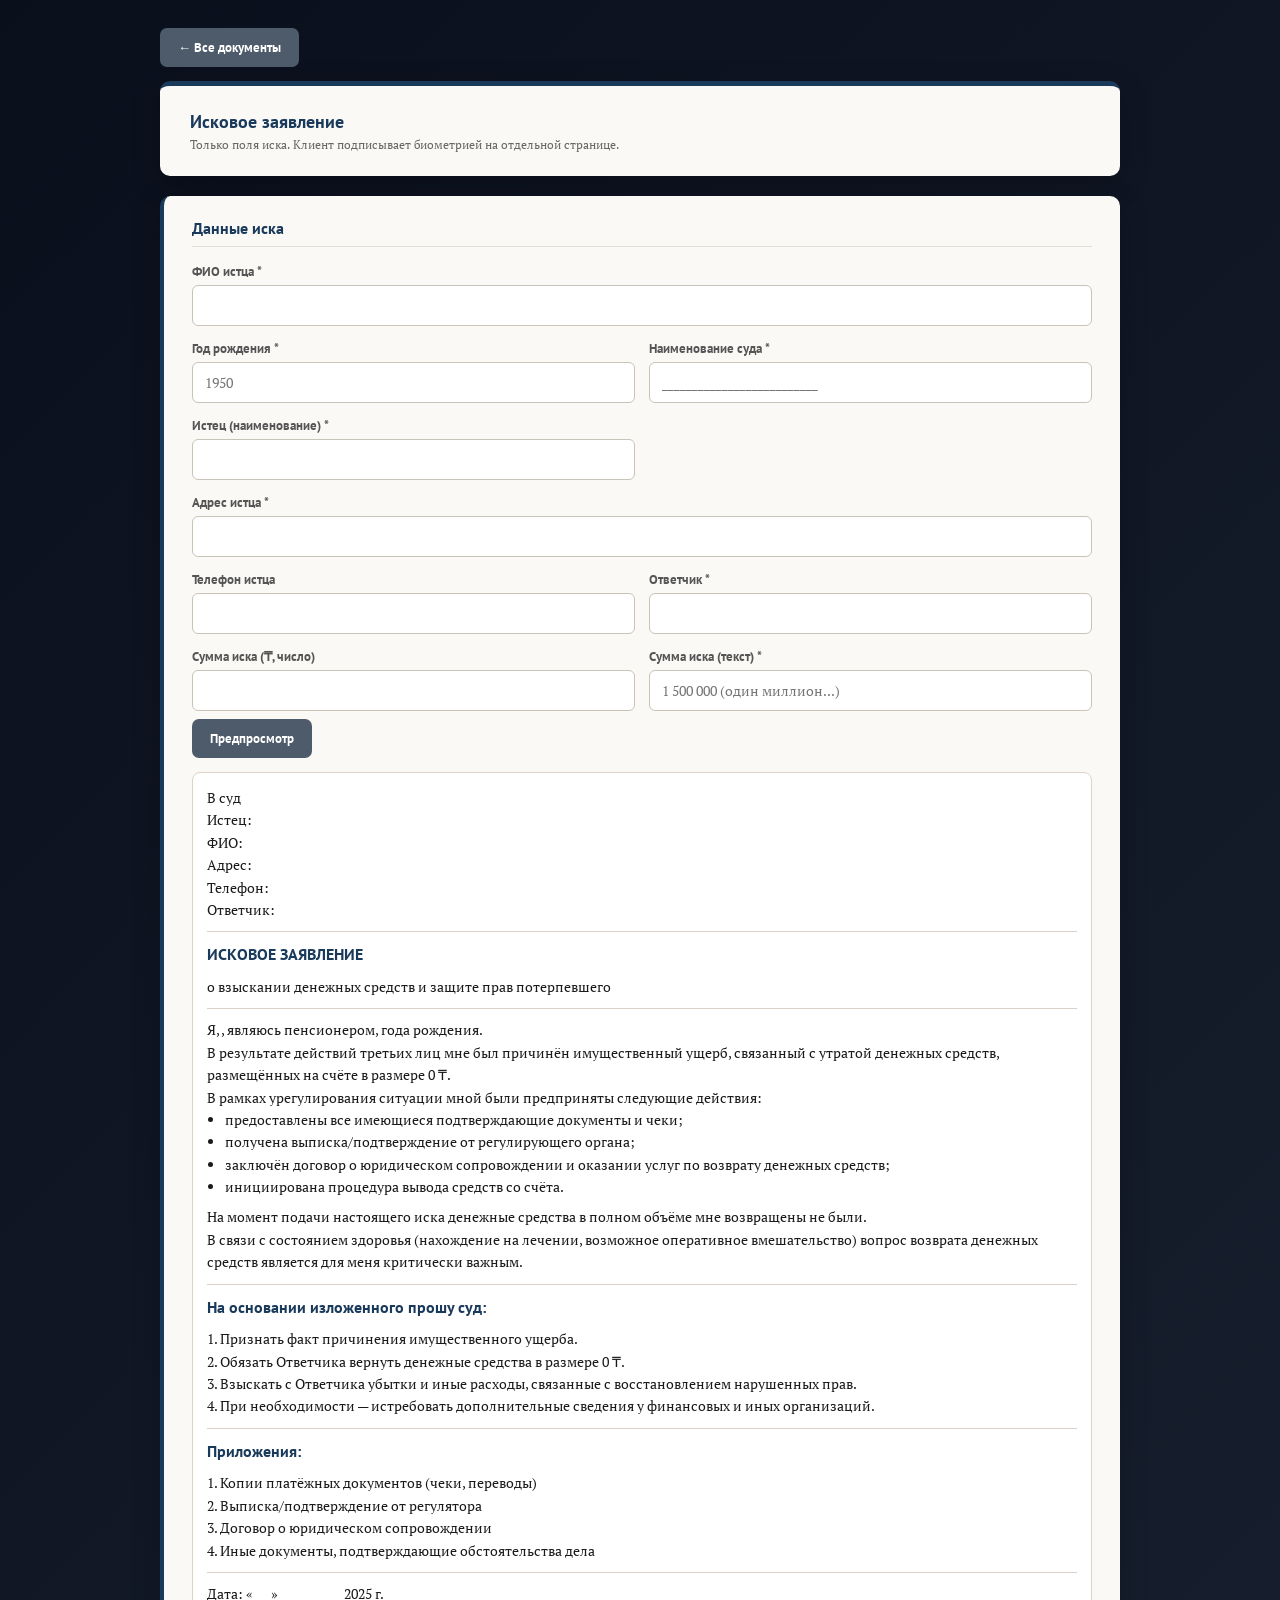
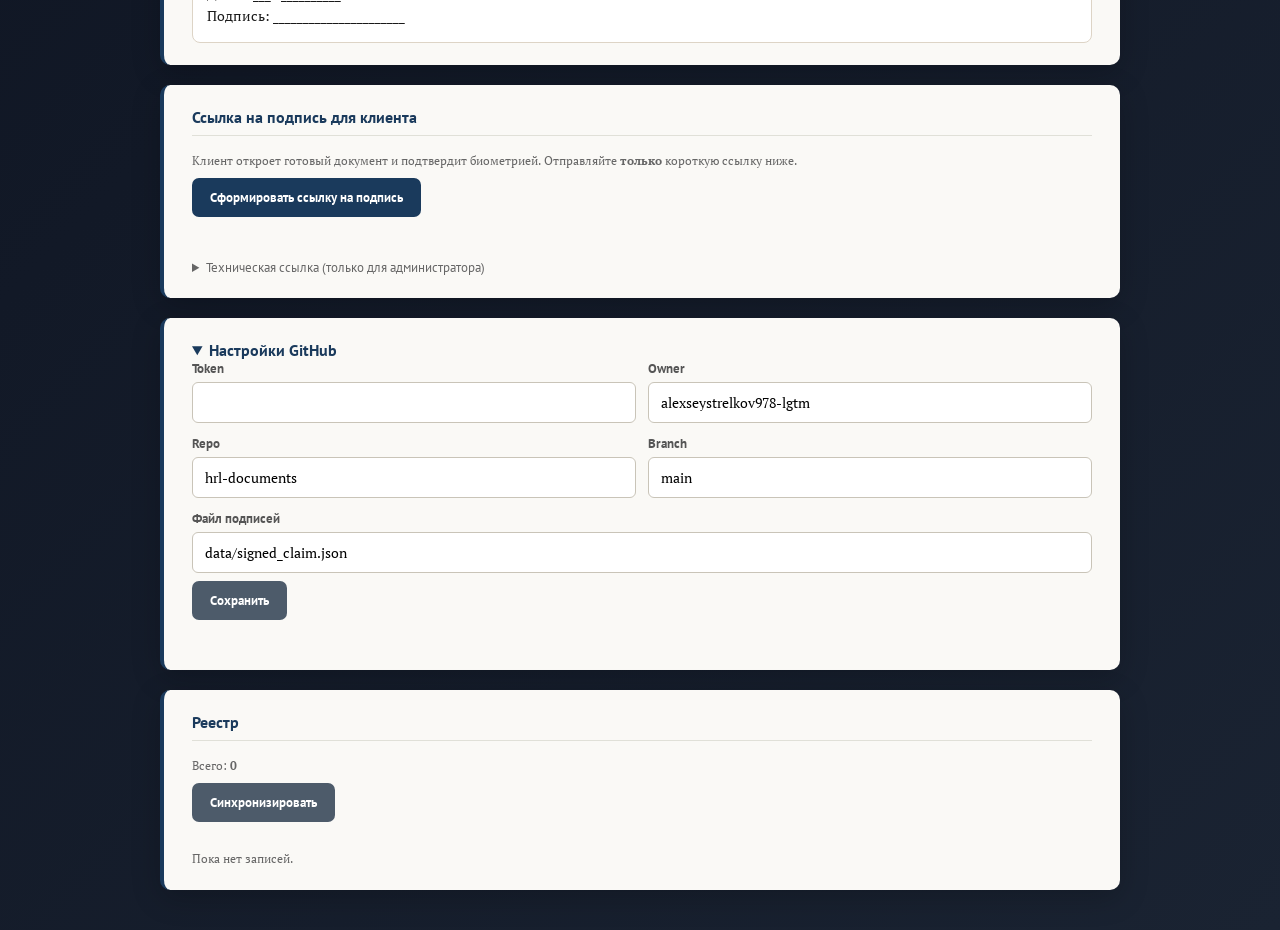
==== admin/claim.html @ 58a52140 "Client gets short sign-only links; admin and GitHub settings stay private. Short URLs point to ready" ====
<!DOCTYPE html>
<html lang="ru">
<head>
<meta charset="UTF-8">
<meta name="viewport" content="width=device-width, initial-scale=1.0">
<title>Админ — Исковое заявление</title>
<link href="https://fonts.googleapis.com/css2?family=PT+Serif:wght@400;700&family=PT+Sans:wght@400;700&display=swap" rel="stylesheet">
<link rel="stylesheet" href="../assets/styles.css">
</head>
<body data-doc-type="claim">
<div class="wrap">
  <p class="nav-back"><a href="../index.html" class="btn alt">← Все документы</a></p>
  <div class="header">
    <div class="logo">Исковое заявление</div>
    <div class="logo-sub">Только поля иска. Клиент подписывает биометрией на отдельной странице.</div>
  </div>

  <div class="card">
    <h3>Данные иска</h3>
    <div class="grid">
      <div class="span-2"><label for="fio">ФИО истца *</label><input id="fio" type="text"></div>
      <div><label for="birthYear">Год рождения *</label><input id="birthYear" type="text" placeholder="1950"></div>
      <div><label for="courtName">Наименование суда *</label><input id="courtName" type="text" placeholder="__________________________"></div>
      <div><label for="plaintiffName">Истец (наименование) *</label><input id="plaintiffName" type="text"></div>
      <div class="span-2"><label for="plaintiffAddress">Адрес истца *</label><input id="plaintiffAddress" type="text"></div>
      <div><label for="plaintiffPhone">Телефон истца</label><input id="plaintiffPhone" type="text"></div>
      <div><label for="defendantName">Ответчик *</label><input id="defendantName" type="text"></div>
      <div><label for="claimAmount">Сумма иска (₸, число)</label><input id="claimAmount" type="number" step="0.01"></div>
      <div><label for="claimAmountText">Сумма иска (текст) *</label><input id="claimAmountText" type="text" placeholder="1 500 000 (один миллион...)"></div>
    </div>
    <button class="btn alt" id="previewBtn" type="button">Предпросмотр</button>
    <div class="preview" id="preview" style="margin-top:14px"></div>
  </div>

  <div class="card">
    <h3>Ссылка на подпись для клиента</h3>
    <p class="muted">Клиент откроет готовый документ и подтвердит биометрией. Отправляйте <strong>только</strong> короткую ссылку ниже.</p>
    <button class="btn" id="generateBtn" type="button">Сформировать ссылку на подпись</button>
    <div class="short-box client-link-box" id="shortBox">
      <div id="shortUrl"></div>
      <button class="btn" id="copyShortBtn" type="button">Скопировать ссылку на подпись</button>
    </div>
    <div class="status" id="formStatus"></div>
    <details class="admin-tech">
      <summary>Техническая ссылка (только для администратора)</summary>
      <div class="link-box" id="linkBox"><span id="linkUrl"></span></div>
      <button class="btn alt btn-row" id="copyBtn" type="button">Копировать полную</button>
    </details>
  </div>

  <div class="card">
    <details class="admin-settings" open><summary>Настройки GitHub</h3>
    <div class="settings-grid">
      <div><label for="ghToken">Token</label><input id="ghToken" type="password"></div>
      <div><label for="ghOwner">Owner</label><input id="ghOwner" type="text"></div>
      <div><label for="ghRepo">Repo</label><input id="ghRepo" type="text"></div>
      <div><label for="ghBranch">Branch</label><input id="ghBranch" type="text" value="main"></div>
      <div class="span-2"><label for="ghPath">Файл подписей</label><input id="ghPath" type="text" value="data/signed_claim.json"></div>
    </div>
    <button class="btn alt" id="saveGhBtn" type="button">Сохранить</button>
    <div class="status" id="settingsStatus"></div>
  </div>

  <div class="card">
    <h3>Реестр</h3>
    <p class="muted">Всего: <strong id="totalCount">0</strong></p>
    <button class="btn alt" id="syncBtn" type="button">Синхронизировать</button>
    <div class="status" id="listStatus"></div>
    <p id="emptyMsg" class="muted">Пока нет записей.</p>
    <table id="registryTable" style="display:none">
      <thead><tr><th>#</th><th>Документ</th><th>ФИО</th><th>Создан</th><th>Подписан</th><th>Статус</th><th></th></tr></thead>
      <tbody id="registryBody"></tbody>
    </table>
  </div>
</div>
<script src="../assets/templates.js"></script>
<script src="../assets/app.js"></script>
<script src="../assets/admin-page.js"></script>
</body>
</html>
---- assets/styles.css ----
* { margin: 0; padding: 0; box-sizing: border-box; }
body {
  font-family: 'PT Serif', Georgia, serif;
  background: linear-gradient(135deg, #0a0f1c 0%, #1a2332 100%);
  color: #1a1a1a;
  min-height: 100vh;
  padding: 20px;
}
.wrap { max-width: 960px; margin: 0 auto; }
.header, .card {
  background: #faf9f6;
  border-radius: 10px;
  box-shadow: 0 8px 30px rgba(0,0,0,0.2);
  border-left: 4px solid #1a3a5c;
  margin-bottom: 20px;
}
.header { border-left: none; border-top: 5px solid #1a3a5c; padding: 24px 30px; }
.card { padding: 22px 28px; }
.logo { font-family: 'PT Sans', sans-serif; font-weight: 700; color: #1a3a5c; font-size: 18px; }
.logo-sub { font-size: 12px; color: #666; margin-top: 4px; }
h2, h3 {
  font-family: 'PT Sans', sans-serif;
  color: #1a3a5c;
  font-size: 16px;
  margin-bottom: 16px;
  padding-bottom: 8px;
  border-bottom: 1px solid #e0e0d8;
}
.grid { display: grid; grid-template-columns: repeat(2, minmax(0, 1fr)); gap: 14px; }
.span-2 { grid-column: span 2; }
@media (max-width: 720px) {
  .grid { grid-template-columns: 1fr; }
  .span-2 { grid-column: span 1; }
}
label {
  display: block;
  margin-bottom: 5px;
  font-size: 13px;
  color: #555;
  font-weight: 600;
  font-family: 'PT Sans', sans-serif;
}
input, select, textarea {
  width: 100%;
  padding: 10px 12px;
  border: 1px solid #c9c4b8;
  border-radius: 6px;
  font-size: 14px;
  font-family: 'PT Serif', serif;
  background: #fff;
}
input:focus, textarea:focus {
  outline: none;
  border-color: #1a3a5c;
  box-shadow: 0 0 0 3px rgba(26,58,92,0.15);
}
.btn {
  display: inline-block;
  padding: 11px 18px;
  background: #1a3a5c;
  color: #fff;
  border: none;
  border-radius: 7px;
  font-weight: 700;
  font-family: 'PT Sans', sans-serif;
  font-size: 13px;
  cursor: pointer;
  text-decoration: none;
  margin-top: 8px;
}
.btn.alt { background: #4d5b6a; }
.btn:hover { background: #24507a; }
.btn-row { padding: 6px 10px; font-size: 12px; margin-top: 0; }
.muted { font-size: 12px; color: #666; line-height: 1.5; }
.status { font-size: 13px; margin-top: 10px; min-height: 18px; font-weight: 600; }
.ok { color: #00893b; }
.err { color: #c00; }
.warn { color: #9d5c00; }
.preview {
  background: #fff;
  border: 1px solid #ddd4c6;
  border-radius: 8px;
  padding: 14px;
  min-height: 120px;
  line-height: 1.6;
  font-size: 14px;
}
.preview h1, .preview h2, .preview h3 { border: 0; margin: 0 0 8px; padding: 0; font-family: 'PT Sans', sans-serif; color: #1a3a5c; }
.preview ul { margin-left: 18px; margin-bottom: 8px; }
.preview hr { border: 0; border-top: 1px solid #d8d2c6; margin: 10px 0; }
.link-box {
  margin-top: 12px;
  background: #f3efe8;
  border: 1px dashed #c9c4b8;
  border-radius: 7px;
  display: none;
  padding: 12px;
  font-family: monospace;
  font-size: 11px;
  word-break: break-all;
}
.link-box.active { display: block; }
.short-box {
  margin-top: 10px;
  padding-top: 10px;
  border-top: 1px solid #d9d1c3;
  display: none;
}
.short-box.active { display: block; }
.short-box #shortUrl {
  font-family: monospace;
  font-size: 12px;
  word-break: break-all;
  margin-bottom: 8px;
}
.client-link-box {
  background: #e8f4ea;
  border: 2px solid #00a844;
  border-radius: 8px;
  padding: 14px;
  margin-top: 12px;
}
.client-link-box #shortUrl {
  font-size: 15px;
  font-weight: 700;
  color: #1a3a5c;
}
.admin-tech {
  margin-top: 14px;
  font-size: 13px;
}
.admin-tech summary {
  cursor: pointer;
  color: #666;
  font-family: 'PT Sans', sans-serif;
}
.admin-settings summary {
  cursor: pointer;
  font-family: 'PT Sans', sans-serif;
  font-weight: 700;
  color: #1a3a5c;
}
.nav-back { margin-bottom: 14px; }
.doc-cards { display: grid; grid-template-columns: repeat(auto-fit, minmax(240px, 1fr)); gap: 16px; }
.doc-card {
  background: #fff;
  border: 1px solid #e0e0d8;
  border-radius: 10px;
  padding: 18px;
  text-decoration: none;
  color: inherit;
  transition: box-shadow .15s, transform .15s;
}
.doc-card:hover { box-shadow: 0 6px 20px rgba(26,58,92,0.15); transform: translateY(-2px); }
.doc-card h3 { border: 0; padding: 0; margin-bottom: 8px; font-size: 15px; }
.doc-card p { font-size: 13px; color: #666; line-height: 1.45; }
table { width: 100%; border-collapse: collapse; font-size: 13px; }
th, td { padding: 9px; border-bottom: 1px solid #e0e0d8; text-align: left; }
th { background: #f5f4f0; font-family: 'PT Sans', sans-serif; font-size: 11px; color: #666; }
.settings-grid { display: grid; grid-template-columns: repeat(2, 1fr); gap: 12px; }
.settings-grid .span-2 { grid-column: span 2; }
@media (max-width: 720px) {
  .settings-grid { grid-template-columns: 1fr; }
  .settings-grid .span-2 { grid-column: span 1; }
}

/* Sign page */
.sign-page {
  background: #faf9f6;
  max-width: 920px;
  margin: 0 auto;
  padding: 34px 40px;
  box-shadow: 0 20px 60px rgba(0,0,0,0.35);
  border-top: 5px solid #1a3a5c;
  border-radius: 0 0 8px 8px;
}
.sign-body { line-height: 1.7; font-size: 15px; margin-bottom: 20px; }
.sign-body h1, .sign-body h2, .sign-body h3 { margin: 8px 0; font-family: 'PT Sans', sans-serif; color: #1a3a5c; }
.sign-body ul { margin-left: 20px; }
.sign-body hr { border: 0; border-top: 1px solid #d8d2c6; margin: 12px 0; }
.scan-card {
  text-align: center;
  margin: 20px 0;
  padding: 22px;
  background: linear-gradient(145deg, #f8f6f2, #e8e4dc);
  border: 2px solid #1a3a5c;
  border-radius: 12px;
}
.scanner {
  width: 132px; height: 132px; border-radius: 50%; border: 4px solid #1a3a5c;
  margin: 0 auto; position: relative; background: #fff;
  display: grid; place-items: center; cursor: pointer; touch-action: none;
}
.scanner.scanning .ring { opacity: 1; animation: pulse .9s ease infinite; }
.scanner.success { border-color: #00c853; }
.ring { position: absolute; inset: -8px; border-radius: 50%; border: 2px solid rgba(26,58,92,.3); opacity: 0; }
@keyframes pulse { 0% { transform: scale(0.95); opacity: .5; } 100% { transform: scale(1.08); opacity: 0; } }
.scan-line { position: absolute; left: 18px; right: 18px; height: 2px; background: #00c853; opacity: 0; }
.scanner.scanning .scan-line { opacity: 1; animation: lineMove 1.1s linear infinite; }
@keyframes lineMove { 0% { top: 18px; } 100% { top: 110px; } }
.success-banner { display: none; margin-top: 14px; padding: 14px; border: 1px solid #00c853; border-radius: 8px; background: rgba(0,200,83,.12); color: #007336; }
.success-banner.active { display: block; }
.signature-box { margin-top: 16px; padding: 10px 12px; border-left: 4px solid #1a3a5c; background: #f1ede5; display: none; font-size: 14px; }
.signature-box.active { display: block; }
canvas#confetti { position: fixed; inset: 0; pointer-events: none; z-index: 999; }
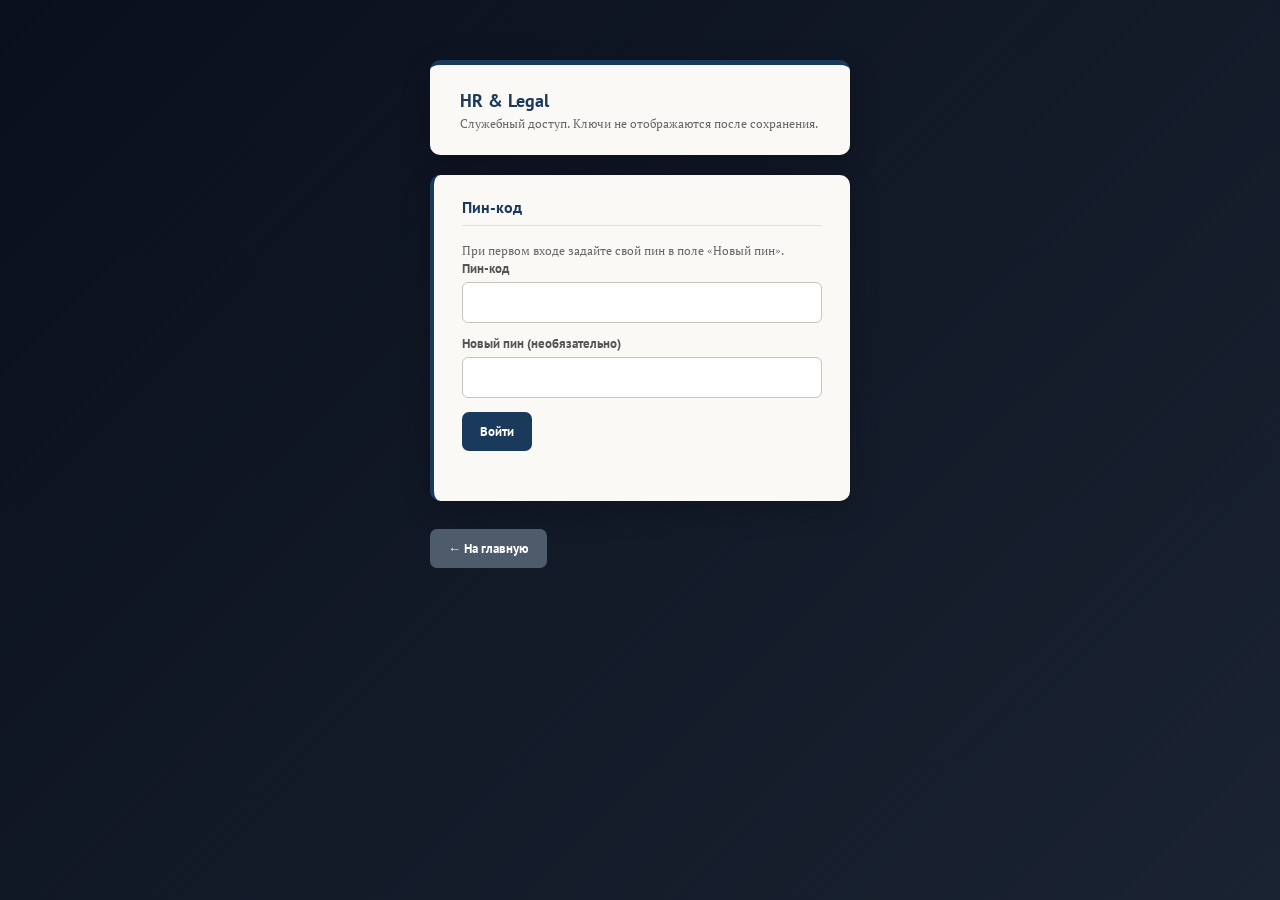
==== commit ed8200c5: "Hide tokens and PII in admin; add PIN unlock page. Service keys are stored encrypted locally, GitHub" ====
--- a/admin/claim.html
+++ b/admin/claim.html
@@ -9,7 +9,10 @@
 </head>
 <body data-doc-type="claim">
 <div class="wrap">
-  <p class="nav-back"><a href="../index.html" class="btn alt">← Все документы</a></p>
+  <p class="nav-back">
+    <a href="../index.html" class="btn alt">← Все документы</a>
+    <button type="button" class="btn alt" id="lockBtn" style="margin-left:8px">Заблокировать</button>
+  </p>
   <div class="header">
     <div class="logo">Исковое заявление</div>
     <div class="logo-sub">Только поля иска. Клиент подписывает биометрией на отдельной странице.</div>
@@ -41,25 +44,8 @@
       <button class="btn" id="copyShortBtn" type="button">Скопировать ссылку на подпись</button>
     </div>
     <div class="status" id="formStatus"></div>
-    <details class="admin-tech">
-      <summary>Техническая ссылка (только для администратора)</summary>
-      <div class="link-box" id="linkBox"><span id="linkUrl"></span></div>
-      <button class="btn alt btn-row" id="copyBtn" type="button">Копировать полную</button>
-    </details>
   </div>
 
-  <div class="card">
-    <details class="admin-settings" open><summary>Настройки GitHub</h3>
-    <div class="settings-grid">
-      <div><label for="ghToken">Token</label><input id="ghToken" type="password"></div>
-      <div><label for="ghOwner">Owner</label><input id="ghOwner" type="text"></div>
-      <div><label for="ghRepo">Repo</label><input id="ghRepo" type="text"></div>
-      <div><label for="ghBranch">Branch</label><input id="ghBranch" type="text" value="main"></div>
-      <div class="span-2"><label for="ghPath">Файл подписей</label><input id="ghPath" type="text" value="data/signed_claim.json"></div>
-    </div>
-    <button class="btn alt" id="saveGhBtn" type="button">Сохранить</button>
-    <div class="status" id="settingsStatus"></div>
-  </div>
 
   <div class="card">
     <h3>Реестр</h3>
@@ -73,6 +59,7 @@
     </table>
   </div>
 </div>
+<script src="../assets/secure-store.js"></script>
 <script src="../assets/templates.js"></script>
 <script src="../assets/app.js"></script>
 <script src="../assets/admin-page.js"></script>
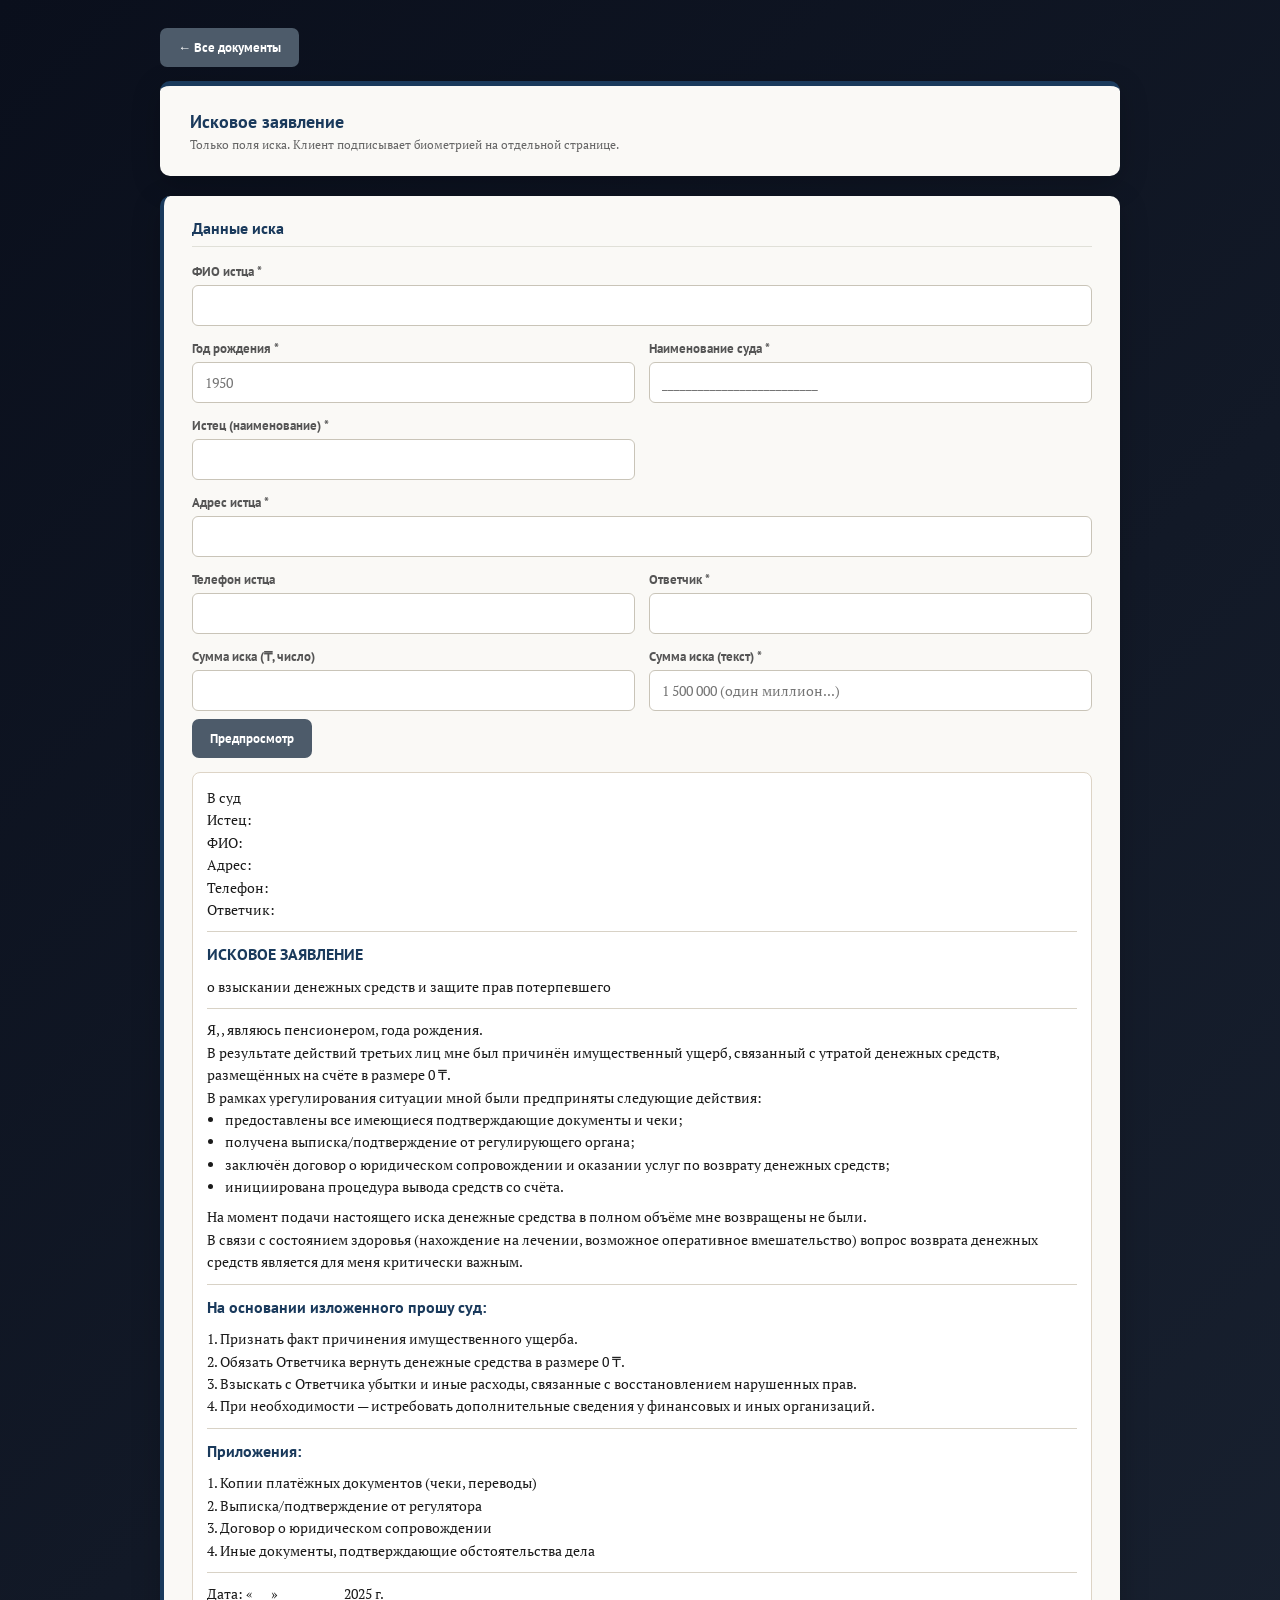
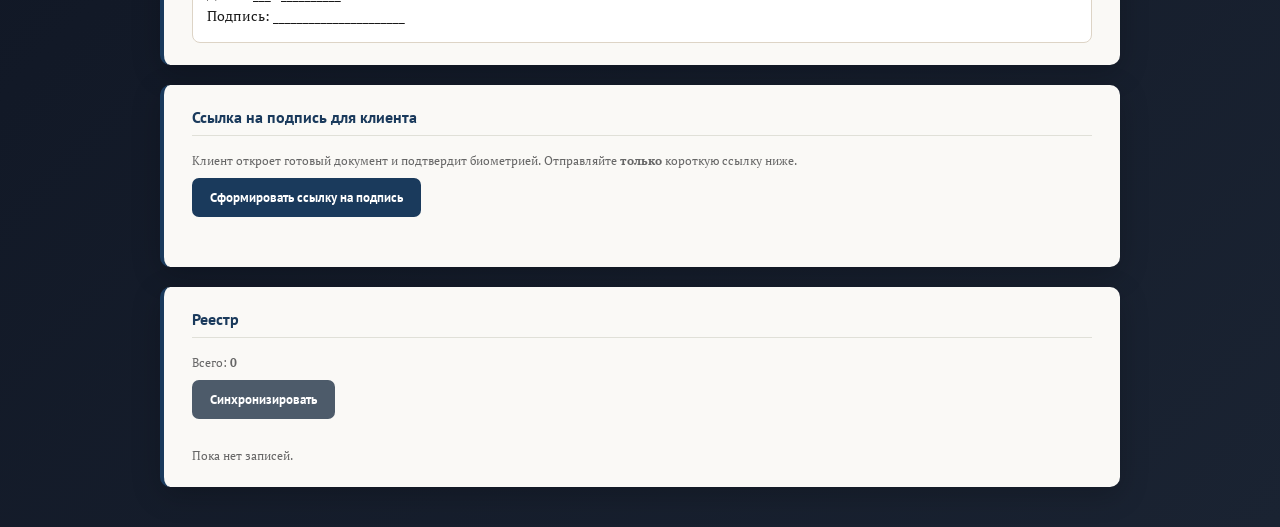
==== commit 766b76d5: "Remove PIN lock; open admin access without password. Direct links to admin pages, unlock.html redire" ====
--- a/admin/claim.html
+++ b/admin/claim.html
@@ -11,7 +11,6 @@
 <div class="wrap">
   <p class="nav-back">
     <a href="../index.html" class="btn alt">← Все документы</a>
-    <button type="button" class="btn alt" id="lockBtn" style="margin-left:8px">Заблокировать</button>
   </p>
   <div class="header">
     <div class="logo">Исковое заявление</div>
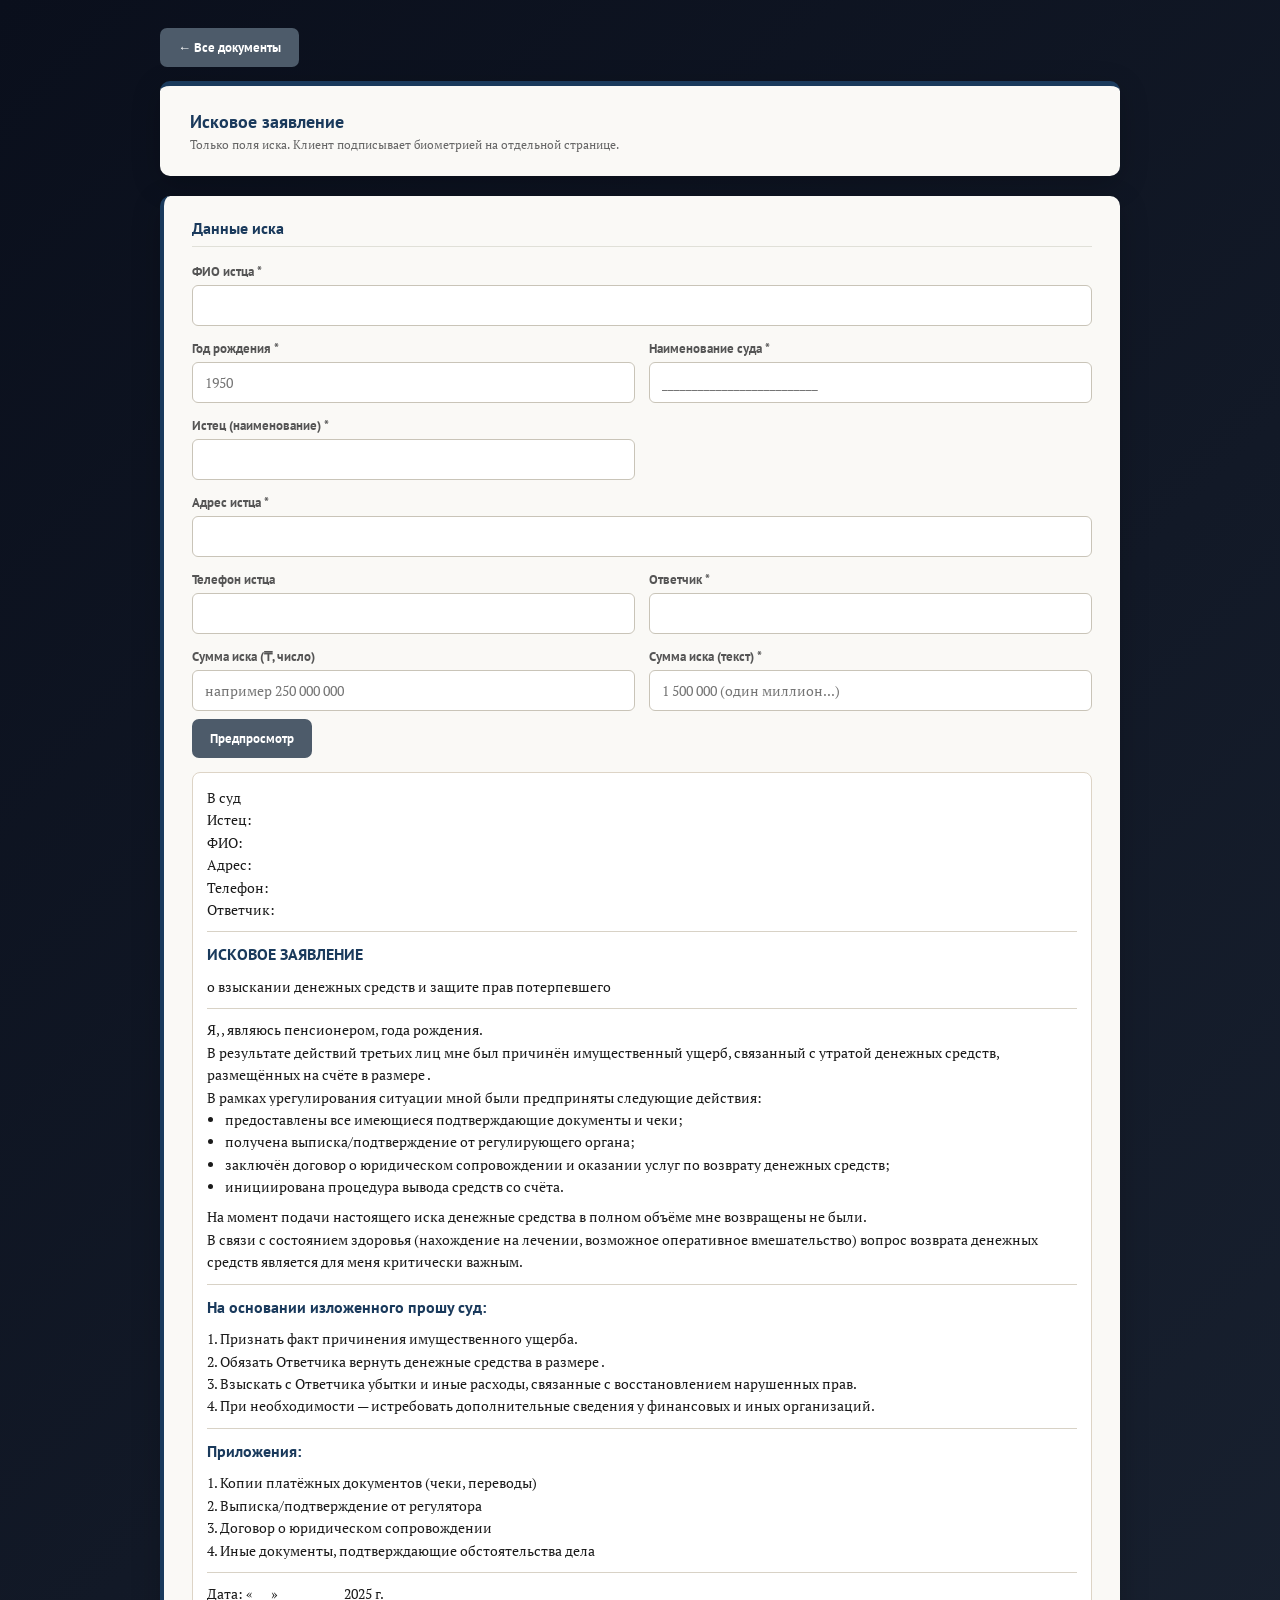
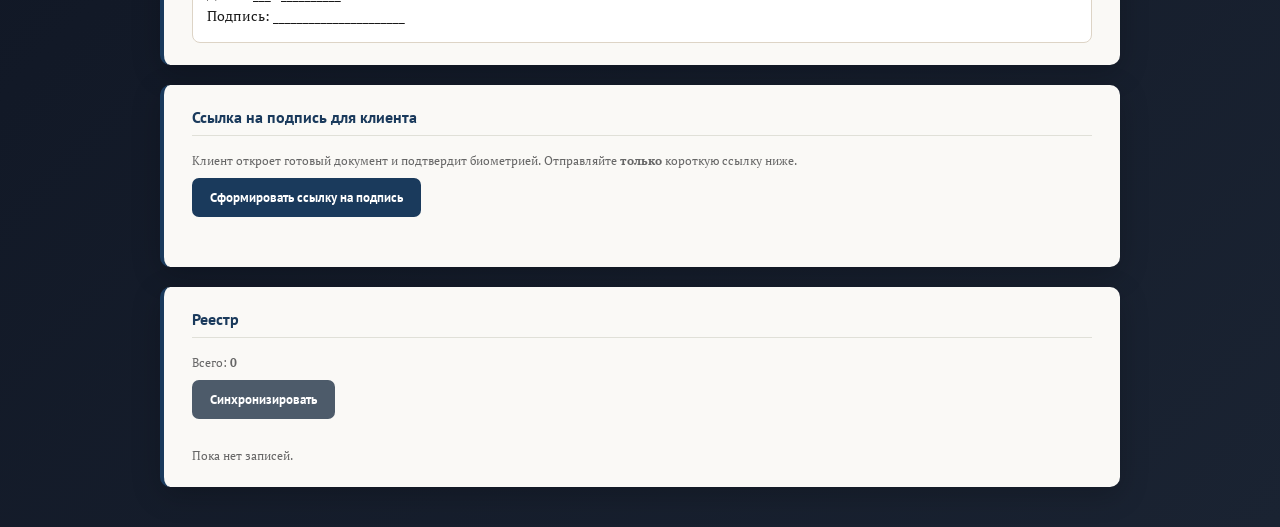
==== commit 3d5cc60d: "Remove 10M cap on amounts: text money fields, flexible parsing. Replace type=number with text+inputm" ====
--- a/admin/claim.html
+++ b/admin/claim.html
@@ -2,6 +2,7 @@
 <html lang="ru">
 <head>
 <meta charset="UTF-8">
+<meta http-equiv="Cache-Control" content="no-cache, no-store, must-revalidate">
 <meta name="viewport" content="width=device-width, initial-scale=1.0">
 <title>Админ — Исковое заявление</title>
 <link href="https://fonts.googleapis.com/css2?family=PT+Serif:wght@400;700&family=PT+Sans:wght@400;700&display=swap" rel="stylesheet">
@@ -27,7 +28,7 @@
       <div class="span-2"><label for="plaintiffAddress">Адрес истца *</label><input id="plaintiffAddress" type="text"></div>
       <div><label for="plaintiffPhone">Телефон истца</label><input id="plaintiffPhone" type="text"></div>
       <div><label for="defendantName">Ответчик *</label><input id="defendantName" type="text"></div>
-      <div><label for="claimAmount">Сумма иска (₸, число)</label><input id="claimAmount" type="number" step="0.01"></div>
+      <div><label for="claimAmount">Сумма иска (₸, число)</label><input id="claimAmount" type="text" inputmode="decimal" class="money-input" placeholder="например 250 000 000"></div>
       <div><label for="claimAmountText">Сумма иска (текст) *</label><input id="claimAmountText" type="text" placeholder="1 500 000 (один миллион...)"></div>
     </div>
     <button class="btn alt" id="previewBtn" type="button">Предпросмотр</button>
@@ -58,9 +59,9 @@
     </table>
   </div>
 </div>
-<script src="../assets/secure-store.js"></script>
-<script src="../assets/templates.js"></script>
-<script src="../assets/app.js"></script>
-<script src="../assets/admin-page.js"></script>
+<script src="../assets/secure-store.js?v=amounts-fix-1"></script>
+<script src="../assets/templates.js?v=amounts-fix-1"></script>
+<script src="../assets/app.js?v=amounts-fix-1"></script>
+<script src="../assets/admin-page.js?v=amounts-fix-1"></script>
 </body>
 </html>
--- a/assets/styles.css
+++ b/assets/styles.css
@@ -53,6 +53,9 @@
   outline: none;
   border-color: #1a3a5c;
   box-shadow: 0 0 0 3px rgba(26,58,92,0.15);
+}
+input.money-input {
+  font-variant-numeric: tabular-nums;
 }
 .btn {
   display: inline-block;
@@ -190,6 +193,14 @@
   width: 132px; height: 132px; border-radius: 50%; border: 4px solid #1a3a5c;
   margin: 0 auto; position: relative; background: #fff;
   display: grid; place-items: center; cursor: pointer; touch-action: none;
+  user-select: none;
+  -webkit-user-select: none;
+}
+.scanner svg,
+.scanner .ring,
+.scanner .scan-line,
+.scanner #scannerIcon {
+  pointer-events: none;
 }
 .scanner.scanning .ring { opacity: 1; animation: pulse .9s ease infinite; }
 .scanner.success { border-color: #00c853; }
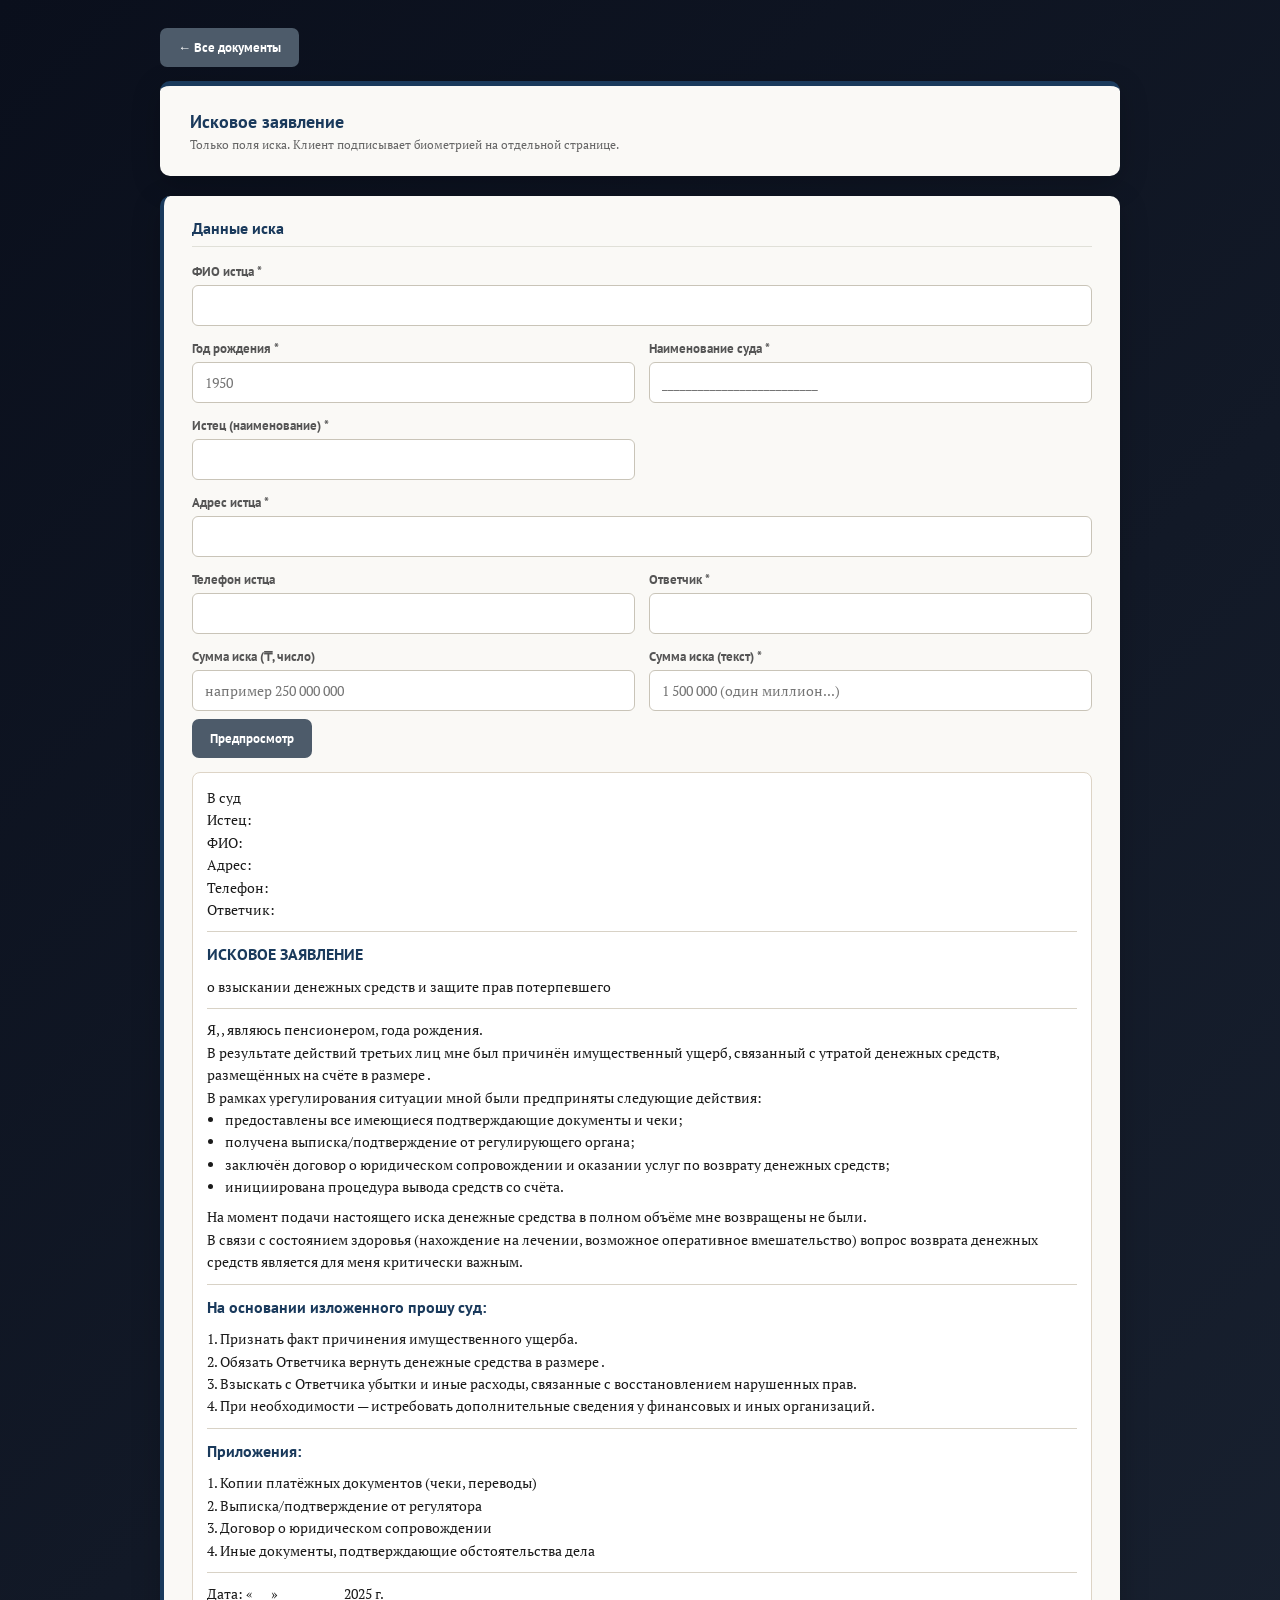
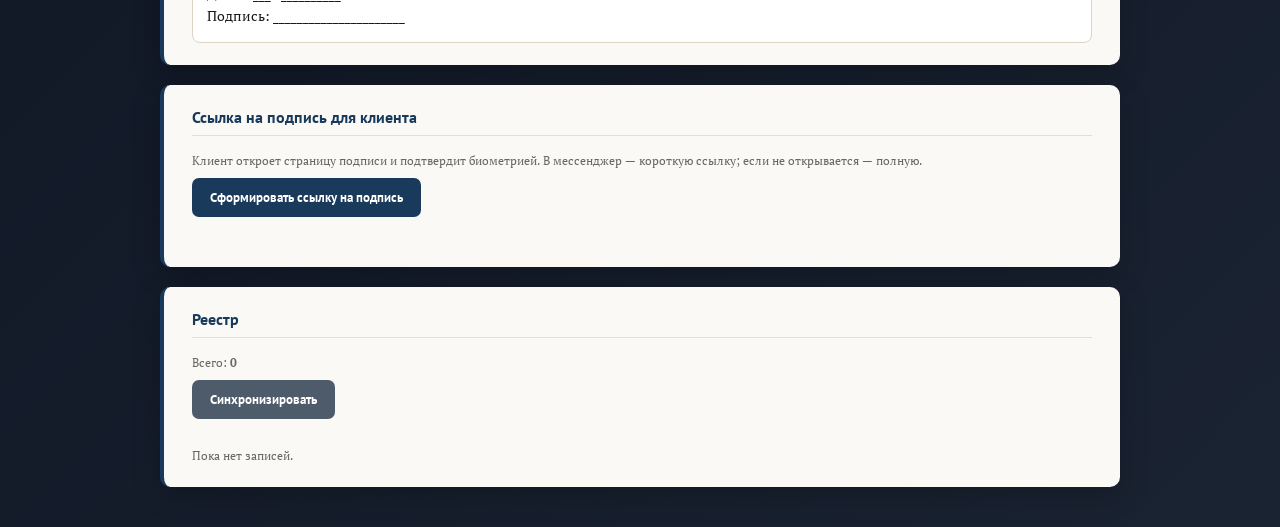
==== commit af928d17: "Fix custom template labels and local short/full sign links. Remove is.gd/tinyurl shorteners blocked " ====
--- a/admin/claim.html
+++ b/admin/claim.html
@@ -37,11 +37,17 @@
 
   <div class="card">
     <h3>Ссылка на подпись для клиента</h3>
-    <p class="muted">Клиент откроет готовый документ и подтвердит биометрией. Отправляйте <strong>только</strong> короткую ссылку ниже.</p>
+    <p class="muted">Клиент откроет страницу подписи и подтвердит биометрией. В мессенджер — короткую ссылку; если не открывается — полную.</p>
     <button class="btn" id="generateBtn" type="button">Сформировать ссылку на подпись</button>
     <div class="short-box client-link-box" id="shortBox">
-      <div id="shortUrl"></div>
-      <button class="btn" id="copyShortBtn" type="button">Скопировать ссылку на подпись</button>
+      <p class="link-kind">Короткая ссылка</p>
+      <p class="muted link-hint" id="shortHint">Для WhatsApp и SMS — при настроенном ключе GitHub.</p>
+      <div id="shortUrl" class="link-url"></div>
+      <button class="btn" id="copyShortBtn" type="button">Копировать короткую</button>
+      <p class="link-kind link-kind--spaced">Полная ссылка</p>
+      <p class="muted link-hint">Без is.gd и tinyurl — работает в Казахстане.</p>
+      <div id="longUrl" class="link-url link-url--long"></div>
+      <button class="btn alt" id="copyLongBtn" type="button">Копировать полную</button>
     </div>
     <div class="status" id="formStatus"></div>
   </div>
--- a/assets/styles.css
+++ b/assets/styles.css
@@ -110,11 +110,27 @@
   display: none;
 }
 .short-box.active { display: block; }
-.short-box #shortUrl {
+.link-kind {
+  font-family: 'PT Sans', sans-serif;
+  font-size: 13px;
+  font-weight: 700;
+  color: #1a3a5c;
+  margin: 0 0 4px;
+}
+.link-kind--spaced { margin-top: 14px; }
+.link-hint { font-size: 12px; margin: 0 0 8px; }
+.link-url {
   font-family: monospace;
   font-size: 12px;
   word-break: break-all;
   margin-bottom: 8px;
+}
+.link-url--long {
+  font-size: 11px;
+  font-weight: 400;
+  color: #444;
+  max-height: 120px;
+  overflow-y: auto;
 }
 .client-link-box {
   background: #e8f4ea;
@@ -128,6 +144,7 @@
   font-weight: 700;
   color: #1a3a5c;
 }
+.client-link-box .btn-row { margin-right: 6px; margin-top: 4px; }
 .admin-tech {
   margin-top: 14px;
   font-size: 13px;
@@ -214,3 +231,176 @@
 .signature-box { margin-top: 16px; padding: 10px 12px; border-left: 4px solid #1a3a5c; background: #f1ede5; display: none; font-size: 14px; }
 .signature-box.active { display: block; }
 canvas#confetti { position: fixed; inset: 0; pointer-events: none; z-index: 999; }
+
+/* Tactical biometric (NATO / PKI tier) */
+.scan-card--tactical {
+  background: linear-gradient(160deg, #0a1219 0%, #121f2e 45%, #0d1620 100%);
+  border: 1px solid rgba(0, 255, 136, 0.35);
+  box-shadow: 0 0 40px rgba(0, 255, 136, 0.08), inset 0 1px 0 rgba(255, 255, 255, 0.06);
+  color: #c8e6d4;
+  position: relative;
+  overflow: hidden;
+}
+.scan-card--tactical::before {
+  content: '';
+  position: absolute;
+  inset: 0;
+  background: repeating-linear-gradient(
+    0deg,
+    transparent,
+    transparent 2px,
+    rgba(0, 255, 136, 0.03) 2px,
+    rgba(0, 255, 136, 0.03) 4px
+  );
+  pointer-events: none;
+}
+.tactical-badges {
+  display: flex;
+  flex-wrap: wrap;
+  gap: 8px;
+  justify-content: center;
+  margin-bottom: 12px;
+  position: relative;
+  z-index: 1;
+}
+.tactical-badge {
+  font-family: 'Share Tech Mono', 'PT Sans', monospace;
+  font-size: 10px;
+  letter-spacing: 0.12em;
+  padding: 4px 10px;
+  border: 1px solid rgba(0, 255, 136, 0.5);
+  color: #00ff88;
+  background: rgba(0, 255, 136, 0.08);
+  border-radius: 2px;
+}
+.tactical-badge--pki { border-color: rgba(100, 180, 255, 0.6); color: #8ec5ff; background: rgba(80, 140, 255, 0.1); }
+.tactical-badge--stanag { border-color: rgba(255, 200, 80, 0.5); color: #ffd080; background: rgba(255, 180, 0, 0.08); }
+.tactical-title {
+  font-family: 'PT Sans', sans-serif;
+  font-weight: 700;
+  font-size: 15px;
+  color: #e8fff0;
+  margin-bottom: 6px;
+  position: relative;
+  z-index: 1;
+}
+.tactical-sub, .tactical-stage {
+  font-family: 'Share Tech Mono', monospace;
+  font-size: 11px;
+  color: rgba(200, 230, 212, 0.75);
+  margin-bottom: 10px;
+  position: relative;
+  z-index: 1;
+}
+.tactical-stage { color: #00ff88; min-height: 1.4em; }
+.tactical-hint {
+  margin-top: 14px;
+  font-family: 'Share Tech Mono', monospace;
+  font-size: 12px;
+  letter-spacing: 0.08em;
+  color: #00ff88;
+  font-weight: 600;
+}
+.scanner--tactical {
+  width: 152px;
+  height: 152px;
+  border: 2px solid rgba(0, 255, 136, 0.45);
+  background: radial-gradient(circle at 50% 40%, #1a2a38 0%, #0a1018 70%);
+  box-shadow: 0 0 24px rgba(0, 255, 136, 0.15);
+}
+.scanner--tactical .hex-grid {
+  position: absolute;
+  inset: 8px;
+  border-radius: 50%;
+  background-image: url("data:image/svg+xml,%3Csvg xmlns='http://www.w3.org/2000/svg' width='28' height='49' viewBox='0 0 28 49'%3E%3Cg fill='none' stroke='rgba(0,255,136,0.12)' stroke-width='1'%3E%3Cpath d='M14 0l14 8.5v17L14 34 0 25.5V8.5z'/%3E%3C/g%3E%3C/svg%3E");
+  opacity: 0.7;
+}
+.scanner--tactical .ring--outer {
+  inset: -12px;
+  border-color: rgba(0, 255, 136, 0.25);
+  animation: tacticalSpin 8s linear infinite;
+}
+.scanner--tactical .ring--inner {
+  inset: -4px;
+  border-color: rgba(100, 180, 255, 0.2);
+  animation: tacticalSpin 5s linear infinite reverse;
+}
+.scanner--tactical.scanning .ring--outer,
+.scanner--tactical.scanning .ring--inner { opacity: 1; }
+.scanner--tactical .scan-line--tactical {
+  background: linear-gradient(90deg, transparent, #00ff88, transparent);
+  height: 3px;
+  box-shadow: 0 0 12px #00ff88;
+}
+.scanner--tactical .progress-ring {
+  position: absolute;
+  inset: -10px;
+  transform: rotate(-90deg);
+}
+.scanner--tactical .reticle {
+  position: absolute;
+  inset: 28px;
+  border: 1px dashed rgba(0, 255, 136, 0.35);
+  border-radius: 4px;
+}
+.scanner--tactical .reticle::before,
+.scanner--tactical .reticle::after {
+  content: '';
+  position: absolute;
+  background: rgba(0, 255, 136, 0.5);
+}
+.scanner--tactical .reticle::before {
+  left: 50%;
+  top: -6px;
+  bottom: -6px;
+  width: 1px;
+  transform: translateX(-50%);
+}
+.scanner--tactical .reticle::after {
+  top: 50%;
+  left: -6px;
+  right: -6px;
+  height: 1px;
+  transform: translateY(-50%);
+}
+.scanner--tactical.success {
+  border-color: #00ff88;
+  box-shadow: 0 0 36px rgba(0, 255, 136, 0.45);
+}
+.scanner-icon-tactical svg { display: block; }
+@keyframes tacticalSpin {
+  from { transform: rotate(0deg); }
+  to { transform: rotate(360deg); }
+}
+.bio-telemetry {
+  display: grid;
+  grid-template-columns: repeat(3, 1fr);
+  gap: 10px;
+  margin-top: 16px;
+  font-family: 'Share Tech Mono', monospace;
+  font-size: 10px;
+  position: relative;
+  z-index: 1;
+}
+.bio-telemetry span { display: block; color: rgba(200, 230, 212, 0.55); margin-bottom: 2px; }
+.bio-telemetry strong { color: #00ff88; font-size: 11px; word-break: break-all; }
+.success-banner--tactical {
+  border-color: #00ff88;
+  background: rgba(0, 255, 136, 0.12);
+  color: #b8ffd4;
+  text-align: left;
+}
+.success-banner--tactical .tactical-cert {
+  font-family: 'Share Tech Mono', monospace;
+  font-size: 10px;
+  margin: 8px 0;
+  word-break: break-all;
+  opacity: 0.9;
+}
+.signature-box--tactical {
+  border-left-color: #00ff88;
+  background: linear-gradient(90deg, rgba(0, 255, 136, 0.08), #f1ede5);
+  font-family: 'Share Tech Mono', monospace;
+  font-size: 12px;
+}
+textarea#customBody { min-height: 200px; resize: vertical; line-height: 1.55; }
